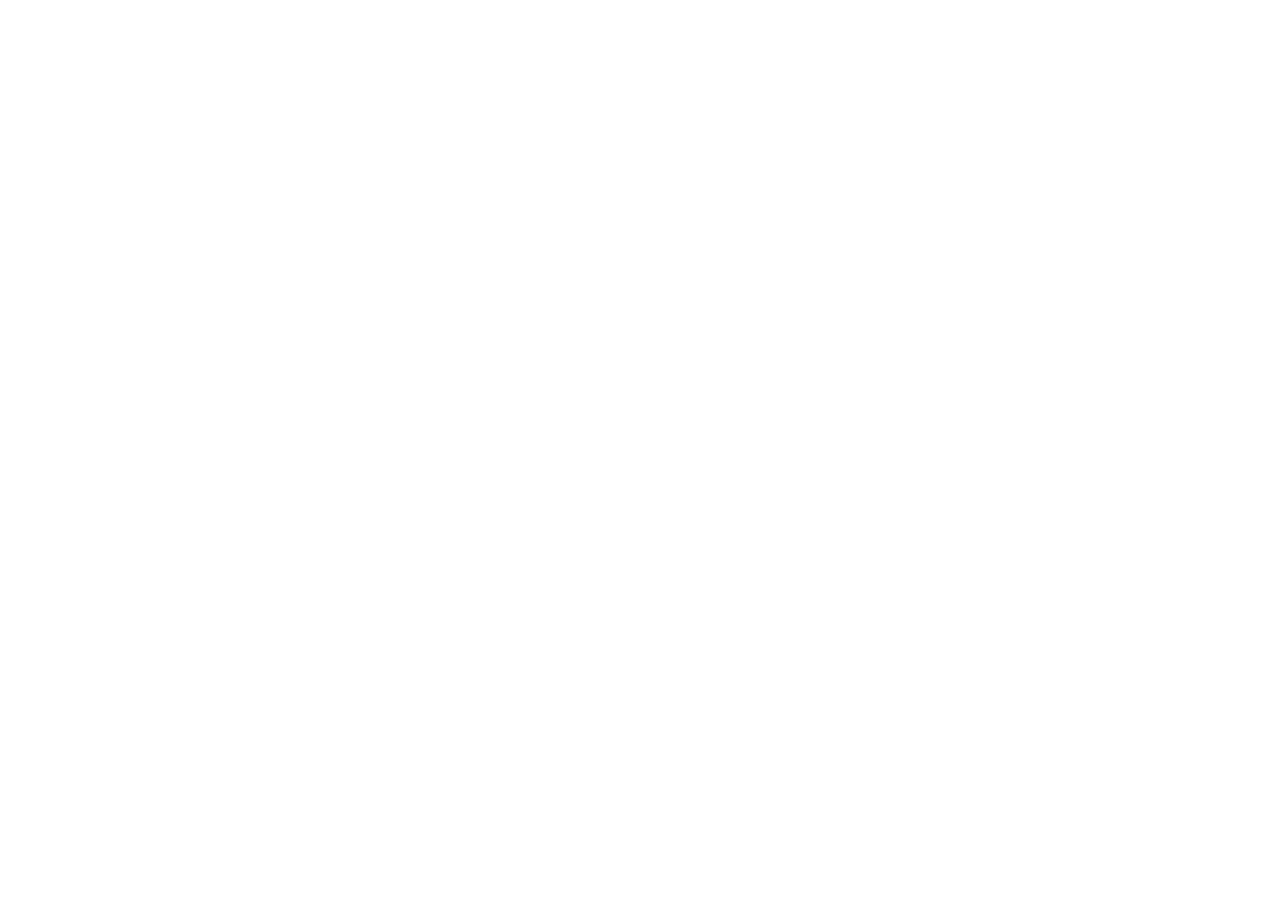
==== frontend-1-practice/index.html @ b78f9b71 "Initial commit" ====
<!DOCTYPE html>
<html lang="ru">
  <head>
    <meta charset="UTF-8" />
    <meta name="viewport" content="width=device-width, initial-scale=1.0" />
    <title>Выбор даты и времени</title>
    <link rel="stylesheet" href="styles.css" />
  </head>
  <body>
    <!--
      ЗАДАНИЕ
      ========
      Сверстать страницу выбора даты и времени по своему макету.

      Пока это только вёрстка. Никакого JavaScript — ни кликов,
      ни переходов, ни выбора дня. Всё статично.

      Стили пишите в styles.css. Разметку — здесь.
    -->

    <div class="page">
      <!-- Начните отсюда. Разметьте шапку, основную область
           с календарём и слотами, подвал. -->
    </div>
  </body>
</html>
---- frontend-1-practice/styles.css ----
/* Стили страницы.
   Пишите здесь. */

* {
  margin: 0;
  padding: 0;
  box-sizing: border-box;
}

body {
  min-height: 100vh;
  font-family: sans-serif;
}
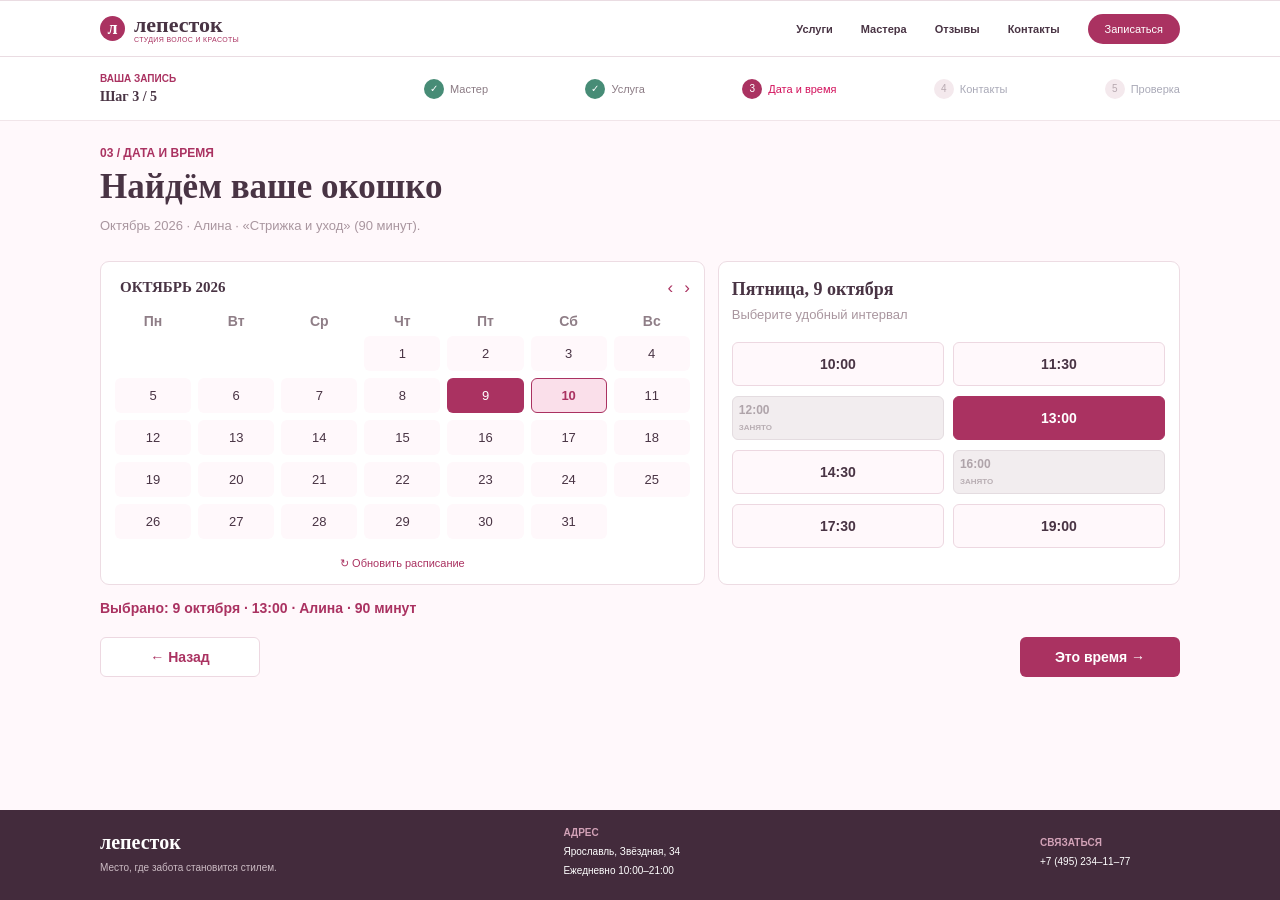
==== commit 94f978f9: "Задание 1. HTML/CSS" ====
--- a/frontend-1-practice/index.html
+++ b/frontend-1-practice/index.html
@@ -7,20 +7,193 @@
     <link rel="stylesheet" href="styles.css" />
   </head>
   <body>
-    <!--
-      ЗАДАНИЕ
-      ========
-      Сверстать страницу выбора даты и времени по своему макету.
 
-      Пока это только вёрстка. Никакого JavaScript — ни кликов,
-      ни переходов, ни выбора дня. Всё статично.
+  <div class="page">
 
-      Стили пишите в styles.css. Разметку — здесь.
-    -->
+  <header class="header">
+    <div class="header__inner">
+        <a class="logo" href="#">
+            <span class="logo__mark">л</span>
+            <span class="logo__text">
+                <span class="logo__name">лепесток</span>
+                <span class="logo__subtitle">СТУДИЯ ВОЛОС И КРАСОТЫ</span>
+            </span>
+        </a>
 
-    <div class="page">
-      <!-- Начните отсюда. Разметьте шапку, основную область
-           с календарём и слотами, подвал. -->
+        <nav class="navigation">
+            <a class="navigation__link" href="#">Услуги</a>
+            <a class="navigation__link" href="#">Мастера</a>
+            <a class="navigation__link" href="#">Отзывы</a>
+            <a class="navigation__link" href="#">Контакты</a>
+            <a class="navigation__button" href="#">Записаться</a>
+        </nav>
     </div>
+  </header>
+
+  <main class="main">
+
+      <section class="steps">
+          <div class="steps__inner">
+              <div class="steps__title">
+                  <span class="steps__caption">ВАША ЗАПИСЬ</span>
+                  <strong class="steps__counter">Шаг 3 / 5</strong>
+              </div>
+
+              <div class="steps__list">
+                  <div class="step step--done">
+                      <span class="step__circle">✓</span>
+                      <span class="step__text">Мастер</span>
+                  </div>
+                  <div class="step step--done">
+                      <span class="step__circle">✓</span>
+                      <span class="step__text">Услуга</span>
+                  </div>
+                  <div class="step step--active">
+                      <span class="step__circle">3</span>
+                      <span class="step__text">Дата и время</span>
+                  </div>
+                  <div class="step">
+                      <span class="step__circle">4</span>
+                      <span class="step__text">Контакты</span>
+                  </div>
+                  <div class="step">
+                      <span class="step__circle">5</span>
+                      <span class="step__text">Проверка</span>
+                  </div>
+              </div>
+          </div>
+      </section>
+
+      <section class="booking">
+          <div class="booking__inner">
+              <div class="booking__heading">
+                  <span class="booking__eyebrow">03 / ДАТА И ВРЕМЯ</span>
+                  <h1 class="booking__title">Найдём ваше окошко</h1>
+                  <p class="booking__description">Октябрь 2026 · Алина · «Стрижка и уход» (90 минут).</p>
+              </div>
+
+              <div class="booking__content">
+
+                  <section class="calendar">
+                      <div class="calendar__header">
+                          <h2 class="calendar__month">ОКТЯБРЬ 2026</h2>
+                          <div class="calendar__arrows">
+                              <button class="calendar__arrow" type="button">‹</button>
+                              <button class="calendar__arrow" type="button">›</button>
+                          </div>
+                      </div>
+
+                      <div class="calendar__week">
+                          <span class="calendar__weekday">Пн</span>
+                          <span class="calendar__weekday">Вт</span>
+                          <span class="calendar__weekday">Ср</span>
+                          <span class="calendar__weekday">Чт</span>
+                          <span class="calendar__weekday">Пт</span>
+                          <span class="calendar__weekday">Сб</span>
+                          <span class="calendar__weekday">Вс</span>
+                      </div>
+
+                      <div class="calendar__days">
+                          <span class="calendar__empty"></span>
+                          <span class="calendar__empty"></span>
+                          <span class="calendar__empty"></span>
+
+                          <button class="day" type="button">1</button>
+                          <button class="day" type="button">2</button>
+                          <button class="day" type="button">3</button>
+                          <button class="day" type="button">4</button>
+
+                          <button class="day" type="button">5</button>
+                          <button class="day" type="button">6</button>
+                          <button class="day" type="button">7</button>
+                          <button class="day" type="button">8</button>
+                          <button class="day day--selected" type="button">9</button>
+                          <button class="day day--weekend" type="button">10</button>
+                          <button class="day" type="button">11</button>
+
+                          <button class="day" type="button">12</button>
+                          <button class="day" type="button">13</button>
+                          <button class="day" type="button">14</button>
+                          <button class="day" type="button">15</button>
+                          <button class="day" type="button">16</button>
+                          <button class="day" type="button">17</button>
+                          <button class="day" type="button">18</button>
+
+                          <button class="day" type="button">19</button>
+                          <button class="day" type="button">20</button>
+                          <button class="day" type="button">21</button>
+                          <button class="day" type="button">22</button>
+                          <button class="day" type="button">23</button>
+                          <button class="day" type="button">24</button>
+                          <button class="day" type="button">25</button>
+
+                          <button class="day" type="button">26</button>
+                          <button class="day" type="button">27</button>
+                          <button class="day" type="button">28</button>
+                          <button class="day" type="button">29</button>
+                          <button class="day" type="button">30</button>
+                          <button class="day" type="button">31</button>
+                      </div>
+
+                      <button class="calendar__refresh" type="button">↻ Обновить расписание</button>
+                  </section>
+
+                  <section class="time">
+                      <h2 class="time__title">Пятница, 9 октября</h2>
+                      <p class="time__hint">Выберите удобный интервал</p>
+
+                      <div class="time__slots">
+                          <button class="slot" type="button">10:00</button>
+                          <button class="slot" type="button">11:30</button>
+                          <button class="slot slot--busy" type="button">
+                              <span>12:00</span>
+                              <small>ЗАНЯТО</small>
+                          </button>
+                          <button class="slot slot--selected" type="button">13:00</button>
+                          <button class="slot" type="button">14:30</button>
+                          <button class="slot slot--busy" type="button">
+                              <span>16:00</span>
+                              <small>ЗАНЯТО</small>
+                          </button>
+                          <button class="slot" type="button">17:30</button>
+                          <button class="slot" type="button">19:00</button>
+                      </div>
+                  </section>
+
+              </div>
+
+              <div class="booking__summary">
+                  Выбрано: 9 октября · 13:00 · Алина · 90 минут
+              </div>
+
+              <div class="booking__actions">
+                  <button class="back-button" type="button">← Назад</button>
+                  <button class="next-button" type="button">Это время →</button>
+              </div>
+          </div>
+      </section>
+
+  </main>
+
+  <footer class="footer">
+      <div class="footer__inner">
+          <div class="footer__brand">
+              <strong class="footer__logo">лепесток</strong>
+              <span class="footer__tagline">Место, где забота становится стилем.</span>
+          </div>
+
+          <div class="footer__block">
+              <span class="footer__label">АДРЕС</span>
+              <span class="footer__value">Ярославль, Звёздная, 34</span>
+              <span class="footer__value">Ежедневно 10:00–21:00</span>
+          </div>
+
+          <div class="footer__block footer__block--contact">
+              <span class="footer__label">СВЯЗАТЬСЯ</span>
+              <span class="footer__value">+7 (495) 234–11–77</span>
+          </div>
+      </div>
+  </footer>
+  </div>
   </body>
 </html>
--- a/frontend-1-practice/styles.css
+++ b/frontend-1-practice/styles.css
@@ -2,12 +2,615 @@
    Пишите здесь. */
 
 * {
-  margin: 0;
-  padding: 0;
-  box-sizing: border-box;
-}
-
+    box-sizing: border-box;
+}
+
+html,
 body {
-  min-height: 100vh;
-  font-family: sans-serif;
-}
+    margin: 0;
+    padding: 0;
+}
+
+body {
+    font-family: Arial, Helvetica, sans-serif;
+    color: #493444;
+    background: #fff8fb;
+}
+
+button,
+a {
+    font: inherit;
+}
+
+button {
+    border: 0;
+}
+
+a {
+    text-decoration: none;
+    color: inherit;
+}
+
+.page {
+    min-height: 100vh;
+    display: flex;
+    flex-direction: column;
+}
+
+/* Шапка */
+
+.header {
+    height: 57px;
+    background: #ffffff;
+    border-top: 1px solid #eadce2;
+    border-bottom: 1px solid #eadce2;
+}
+
+.header__inner {
+    width: min(100% - 72px, 1080px);
+    height: 100%;
+    margin: 0 auto;
+    display: flex;
+    align-items: center;
+    justify-content: space-between;
+}
+
+.logo {
+    display: flex;
+    align-items: center;
+    gap: 9px;
+}
+
+.logo__mark {
+    width: 25px;
+    height: 25px;
+    border-radius: 50%;
+    display: flex;
+    align-items: center;
+    justify-content: center;
+    background: #aa3261;
+    color: #ffffff;
+    font-family: Georgia, serif;
+    font-size: 18px;
+    font-weight: 700;
+}
+
+.logo__text {
+    display: flex;
+    flex-direction: column;
+}
+
+.logo__name {
+    font-family: Georgia, "Lora", serif;
+    font-size: 22px;
+    line-height: 19px;
+    font-weight: 700;
+}
+
+.logo__subtitle {
+    margin-top: 2px;
+    font-size: 7px;
+    letter-spacing: .35px;
+    color: #aa3261;
+}
+
+.navigation {
+    display: flex;
+    align-items: center;
+    gap: 28px;
+}
+
+.navigation__link {
+    font-size: 11px;
+    color: #493444;
+    font-weight: bold;
+}
+
+.navigation__link:hover {
+    color: #aa3261;
+}
+
+.navigation__button {
+    min-width: 77px;
+    padding: 9px 17px;
+    border-radius: 18px;
+    background: #aa3261;
+    color: #ffffff;
+    text-align: center;
+    font-size: 11px;
+}
+
+.navigation__button:hover {
+    background: #8f2750;
+}
+
+/* Шаги */
+
+.steps {
+    background: #ffffff;
+    border-bottom: 1px solid #f1e5e9;
+}
+
+.steps__inner {
+    width: min(100% - 72px, 1080px);
+    min-height: 63px;
+    margin: 0 auto;
+    display: flex;
+    align-items: center;
+    justify-content: space-between;
+}
+
+.steps__title {
+    display: flex;
+    flex-direction: column;
+    gap: 5px;
+    min-width: 92px;
+}
+
+.steps__caption {
+    color: #aa3261;
+    font-size: 10px;
+    font-weight: 700;
+}
+
+.steps__counter {
+    font-size: 14px;
+    font-weight: bold;
+    font-family: "Manrope";
+}
+
+.steps__list {
+    width: 70%;
+    display: flex;
+    align-items: center;
+    justify-content: space-between;
+}
+
+.step__text {
+    font-size: 11px;
+}
+
+.step {
+    display: flex;
+    align-items: center;
+    gap: 6px;
+    color: #a9a9b7;
+    font-size: 8px;
+}
+
+.step__circle {
+    width: 20px;
+    height: 20px;
+    border-radius: 50%;
+    display: flex;
+    align-items: center;
+    justify-content: center;
+    background: #f4e9ed;
+    color: #b7a9b0;
+    font-size: 10px;
+}
+
+.step--done {
+    color: #8b7b84;
+}
+
+.step--done .step__circle {
+    background: #478c76;
+    color: #ffffff;
+    font-size: 10px;
+}
+
+.step--active {
+    color: #d3115c;
+}
+
+.step--active .step__circle {
+    background: #aa3261;
+    color: #ffffff;
+    font-size: 10px;
+}
+
+/* Основной блок */
+
+.main {
+    flex: 1;
+}
+
+.booking {
+    background: #fff8fb;
+}
+
+.booking__inner {
+    width: min(100% - 72px, 1080px);
+    margin: 0 auto;
+    padding: 25px 0 22px;
+}
+
+.booking__heading {
+    margin-bottom: 28px;
+}
+
+.booking__eyebrow {
+    display: block;
+    margin-bottom: 8px;
+    color: #aa3261;
+    font-size: 12px;
+    font-weight: 700;
+}
+
+.booking__title {
+    margin: 0;
+    font-family: "Lora", serif;
+    font-size: 35px;
+    line-height: 1.1;
+    color: #493444;
+}
+
+.booking__description {
+    margin: 11px 0 0;
+    font-size: 13px;
+    color: #a9969f;
+}
+
+.booking__content {
+    display: flex;
+    gap: 13px;
+    align-items: stretch;
+}
+
+/* Календарь */
+
+.calendar,
+.time {
+    background: #ffffff;
+    border: 1px solid #eddce3;
+    border-radius: 9px;
+}
+
+.calendar {
+    width: 56%;
+    min-height: 315px;
+    padding: 17px 14px 13px;
+}
+
+.calendar__header {
+    display: flex;
+    justify-content: space-between;
+    align-items: center;
+    margin-bottom: 17px;
+}
+
+.calendar__month {
+    margin: 0;
+    font-size: 15px;
+    margin-left: 5px;
+    font-family: "Manrope";
+}
+
+.calendar__arrows {
+    display: flex;
+    gap: 11px;
+}
+
+.calendar__arrow {
+    padding: 0;
+    background: transparent;
+    color: #aa3261;
+    cursor: pointer;
+    font-size: 17px;
+    line-height: 1;
+}
+
+.calendar__arrow:hover {
+    transform: scale(1.15);
+}
+
+.calendar__week,
+.calendar__days {
+    display: grid;
+    grid-template-columns: repeat(7, 1fr);
+    gap: 7px;
+}
+
+.calendar__week {
+    margin-bottom: 7px;
+}
+
+.calendar__weekday {
+    text-align: center;
+    color: #8f7e87;
+    font-size: 14px;
+    font-weight: bold;
+}
+
+.calendar__days {
+    grid-auto-rows: 35px;
+}
+
+.day,
+.calendar__empty {
+    width: 100%;
+    min-width: 0;
+    border-radius: 6px;
+}
+
+.day {
+    background: #fff8fb;
+    color: #493444;
+    cursor: pointer;
+    font-size: 13px;
+}
+
+.day:hover {
+    background: #f1dbe4;
+}
+
+.day--weekend {
+  background: #fadfea;
+    color: #aa3261;
+    font-weight: bold;
+    border: 1px solid #aa3261;
+}
+
+.day--selected {
+    background: #aa3261;
+    color: #ffffff;
+}
+
+.day--selected:hover {
+    background: #8f2750;
+}
+
+.calendar__refresh {
+    display: block;
+    margin: 17px auto 0;
+    background: transparent;
+    color: #aa3261;
+    font-size: 11px;
+    cursor: pointer;
+}
+
+.calendar__refresh:hover {
+    text-decoration: underline;
+}
+
+/* Время */
+
+.time {
+    flex: 1;
+    padding: 17px 13px 14px;
+}
+
+.time__title {
+    margin: 0;
+    font-size: 18px;
+    font-weight: bold;
+    font-family: "Manrope";
+}
+
+.time__hint {
+    margin: 7px 0 20px;
+    color: #a9969f;
+    font-size: 13px;
+}
+
+.time__slots {
+    display: flex;
+    flex-wrap: wrap;
+    gap: 10px 9px;
+}
+
+.slot {
+    width: calc(50% - 5px);
+    height: 44px;
+    border: 1px solid #edd8e1;
+    border-radius: 6px;
+    background: #fff8fb;
+    color: #493444;
+    cursor: pointer;
+    font-size: 14px;
+    font-weight: bold;
+}
+
+.slot:hover {
+    border-color: #aa3261;
+    box-shadow: 0 2px 8px rgba(87, 43, 65, .08);
+}
+
+.slot--selected {
+    background: #aa3261;
+    border-color: #aa3261;
+    color: #ffffff;
+}
+
+.slot--selected:hover {
+    background: #8f2750;
+}
+
+.slot--busy {
+    background: #f2edef;
+    border-color: #e4dce0;
+    color: #afa4aa;
+    cursor: default;
+    display: flex;
+    flex-direction: column;
+    justify-content: center;
+    gap: 6px;
+    font-size: 12px;
+}
+
+.slot--busy small {
+    font-size: 8px;
+    color: #b8aeb3;
+}
+
+.slot--busy:hover {
+    border-color: #e4dce0;
+    box-shadow: none;
+}
+
+/* Нижняя часть */
+
+.booking__summary {
+    margin-top: 15px;
+    color: #aa3261;
+    font-size: 14px;
+    font-weight: 700;
+}
+
+.booking__actions {
+    margin-top: 21px;
+    display: flex;
+    justify-content: space-between;
+    align-items: center;
+}
+
+.back-button,
+.next-button {
+    width: 160px;
+    height: 40px;
+    border-radius: 6px;
+    cursor: pointer;
+    font-size: 14px;
+    font-weight: bold;
+}
+
+.back-button {
+    border: 1px solid #edd8e1;
+    background: #ffffff;
+    color: #aa3261;
+}
+
+.back-button:hover {
+    background: #fff0f5;
+}
+
+.next-button {
+    background: #aa3261;
+    color: #ffffff;
+}
+
+.next-button:hover {
+    background: #8f2750;
+}
+
+/* Подвал */
+
+.footer {
+    min-height: 90px;
+    background: #432b3c;
+    color: #ffffff;
+}
+
+.footer__inner {
+    width: min(100% - 72px, 1080px);
+    min-height: 83px;
+    margin: 0 auto;
+    display: flex;
+    align-items: center;
+    justify-content: space-between;
+}
+
+.footer__brand {
+    display: flex;
+    flex-direction: column;
+    gap: 8px;
+}
+
+.footer__logo {
+    font-family: Georgia, serif;
+    font-size: 20px;
+    font-weight: 700;
+}
+
+.footer__tagline {
+    color: #cbbbc3;
+    font-size: 10px;
+}
+
+.footer__block {
+    display: flex;
+    flex-direction: column;
+    gap: 8px;
+    min-width: 190px;
+}
+
+.footer__label {
+    color: #d2a2b7;
+    font-size: 10px;
+    font-weight: 700;
+}
+
+.footer__value {
+    color: #ffffff;
+    font-size: 10px;
+}
+
+.footer__block--contact {
+    min-width: 140px;
+}
+
+/* Адаптив */
+
+@media (max-width: 760px) {
+    .header__inner,
+    .steps__inner,
+    .booking__inner,
+    .footer__inner {
+        width: min(100% - 30px, 1080px);
+    }
+
+    .navigation {
+        gap: 12px;
+    }
+
+    .navigation__link {
+        display: none;
+    }
+
+    .steps__list {
+        width: auto;
+        gap: 10px;
+    }
+
+    .step__text {
+        display: none;
+    }
+
+    .booking__content {
+        flex-direction: column;
+    }
+
+    .calendar {
+        width: 100%;
+    }
+
+    .footer__inner {
+        padding: 18px 0;
+        gap: 20px;
+        flex-wrap: wrap;
+    }
+}
+
+@media (max-width: 430px) {
+    .steps__inner {
+        min-height: 55px;
+    }
+
+    .step__circle {
+        width: 16px;
+        height: 16px;
+    }
+
+    .booking__title {
+        font-size: 23px;
+    }
+
+    .booking__content {
+        gap: 10px;
+    }
+
+    .footer__block {
+        min-width: 130px;
+    }
+}
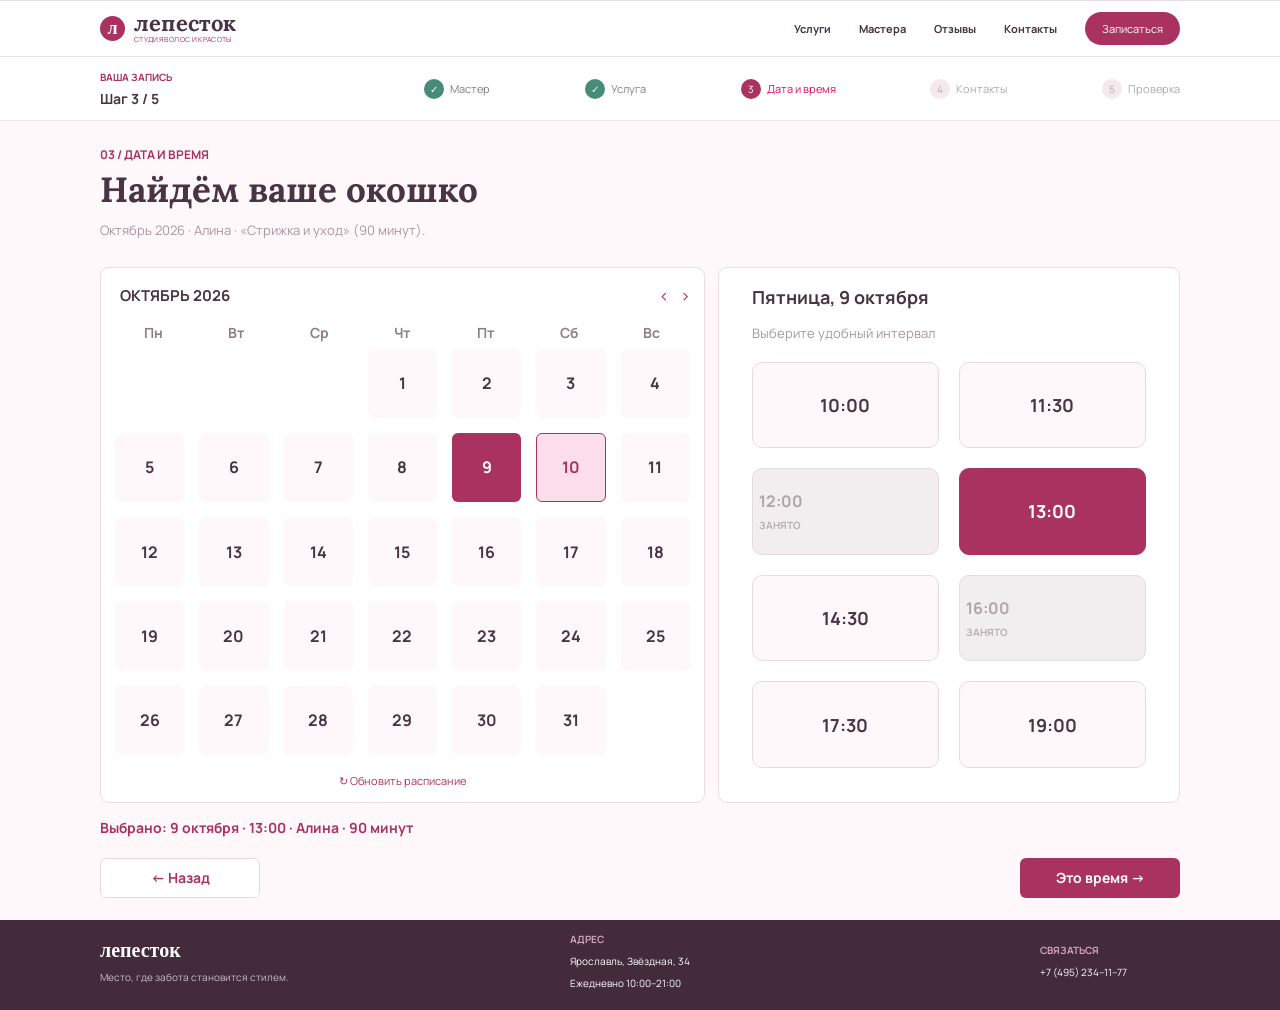
==== commit 2de88c4c: "Задание 1. HTML/CSS (исправленное)" ====
--- a/frontend-1-practice/index.html
+++ b/frontend-1-practice/index.html
@@ -4,6 +4,9 @@
     <meta charset="UTF-8" />
     <meta name="viewport" content="width=device-width, initial-scale=1.0" />
     <title>Выбор даты и времени</title>
+    <link rel="preconnect" href="https://fonts.googleapis.com">
+    <link rel="preconnect" href="https://fonts.gstatic.com" crossorigin>
+    <link href="https://fonts.googleapis.com/css2?family=Lora:wght@400;700&family=Manrope:wght@400;500;600;700&display=swap" rel="stylesheet">
     <link rel="stylesheet" href="styles.css" />
   </head>
   <body>
--- a/frontend-1-practice/styles.css
+++ b/frontend-1-practice/styles.css
@@ -12,7 +12,7 @@
 }
 
 body {
-    font-family: Arial, Helvetica, sans-serif;
+    font-family: "Manrope", Arial, sans-serif;
     color: #493444;
     background: #fff8fb;
 }
@@ -81,7 +81,7 @@
 }
 
 .logo__name {
-    font-family: Georgia, "Lora", serif;
+    font-family: "Lora", Georgia, serif;
     font-size: 22px;
     line-height: 19px;
     font-weight: 700;
@@ -324,13 +324,15 @@
 }
 
 .calendar__days {
-    grid-auto-rows: 35px;
+    grid-auto-rows: 1fr;
+    gap: 15px;
 }
 
 .day,
 .calendar__empty {
     width: 100%;
     min-width: 0;
+    aspect-ratio: 1 / 1;
     border-radius: 6px;
 }
 
@@ -338,7 +340,8 @@
     background: #fff8fb;
     color: #493444;
     cursor: pointer;
-    font-size: 13px;
+    font-size: 16px;
+    font-weight: bold;
 }
 
 .day:hover {
@@ -378,7 +381,11 @@
 
 .time {
     flex: 1;
-    padding: 17px 13px 14px;
+    min-width: 0;
+    min-height: 0;
+    padding: 17px 33px 34px;
+    display: flex;
+    flex-direction: column;
 }
 
 .time__title {
@@ -389,26 +396,32 @@
 }
 
 .time__hint {
-    margin: 7px 0 20px;
+    margin: 15px 0 20px;
     color: #a9969f;
     font-size: 13px;
 }
 
 .time__slots {
-    display: flex;
-    flex-wrap: wrap;
-    gap: 10px 9px;
+    display: grid;
+    grid-template-columns: repeat(2, minmax(0, 1fr));
+    grid-template-rows: repeat(4, minmax(0, 1fr));
+    gap: 20px 20px;
+    width: 100%;
+    flex: 1;
+    min-height: 0;
 }
 
 .slot {
-    width: calc(50% - 5px);
-    height: 44px;
+    width: 100%;
+    min-width: 0;
+    height: 100%;
+    box-sizing: border-box;
     border: 1px solid #edd8e1;
-    border-radius: 6px;
+    border-radius: 10px;
     background: #fff8fb;
     color: #493444;
     cursor: pointer;
-    font-size: 14px;
+    font-size: 18px;
     font-weight: bold;
 }
 
@@ -436,11 +449,11 @@
     flex-direction: column;
     justify-content: center;
     gap: 6px;
-    font-size: 12px;
+    font-size: 16px;
 }
 
 .slot--busy small {
-    font-size: 8px;
+    font-size: 10px;
     color: #b8aeb3;
 }
 
